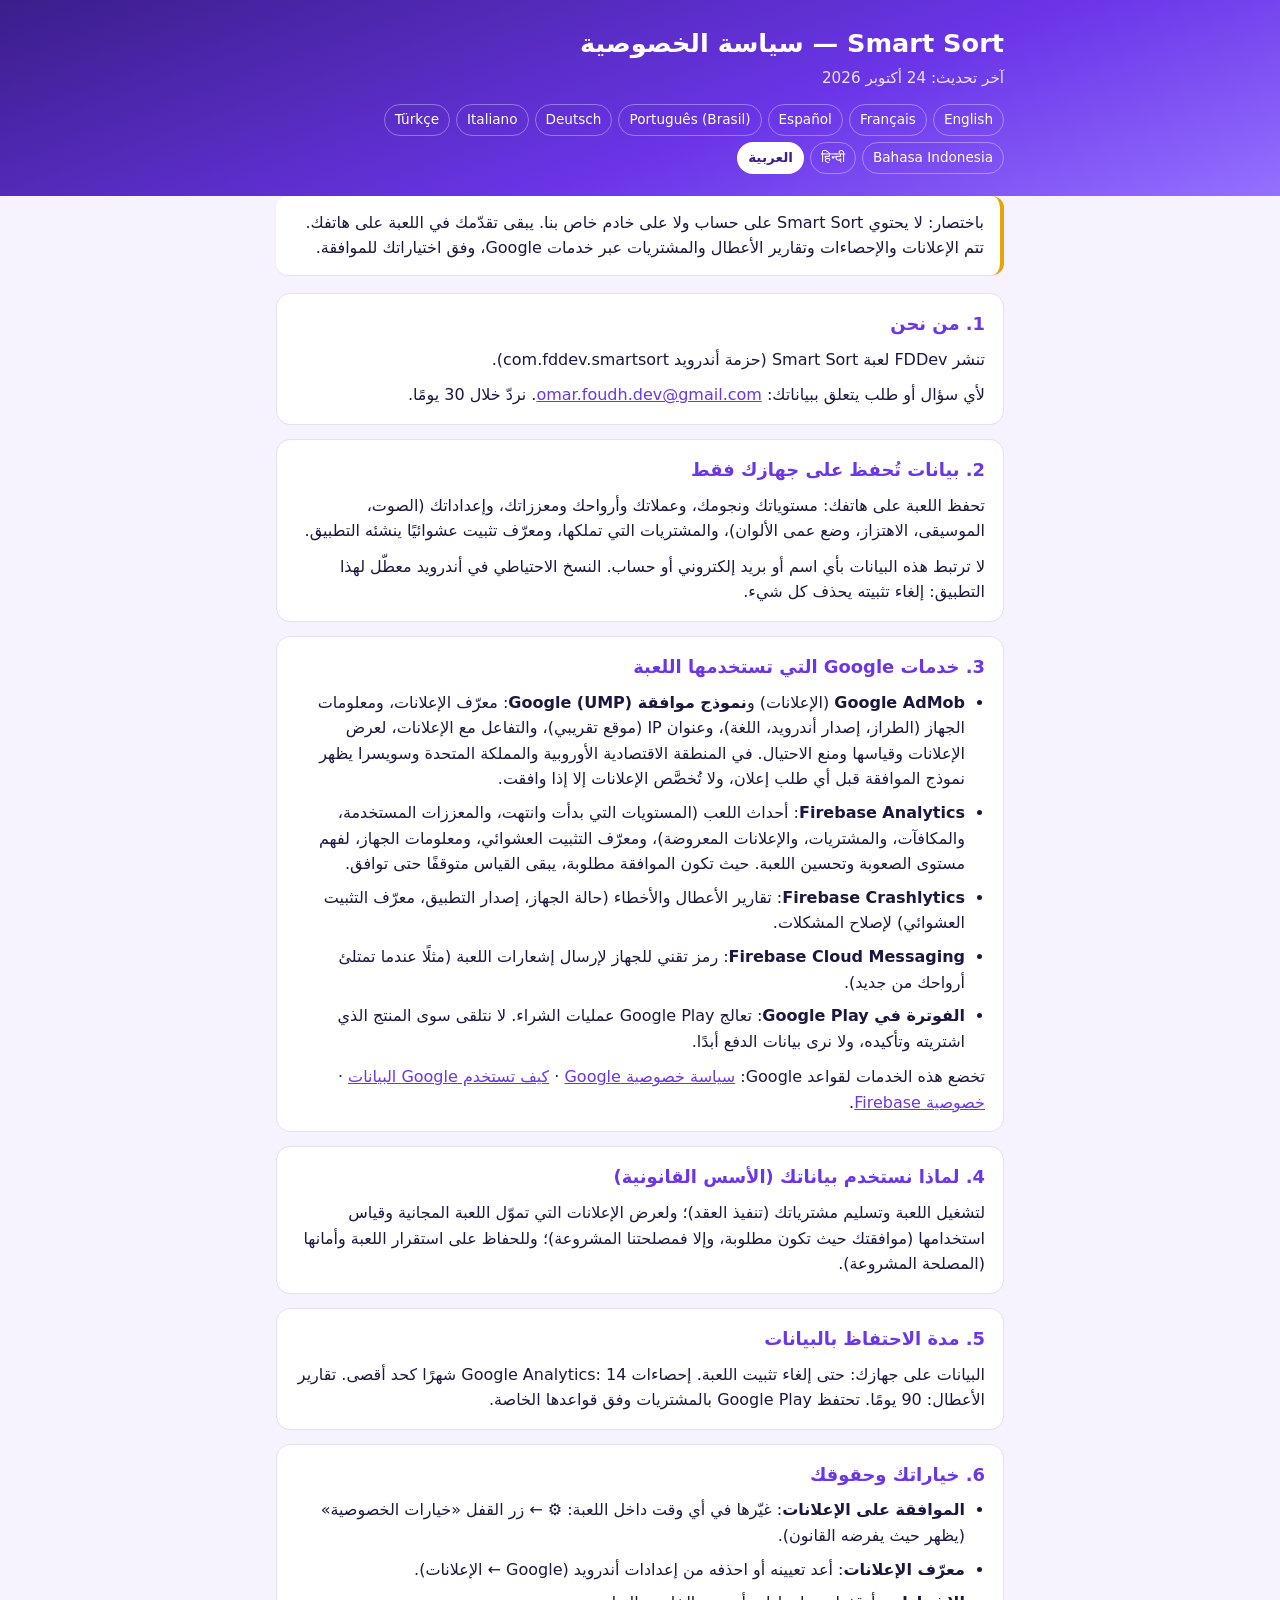
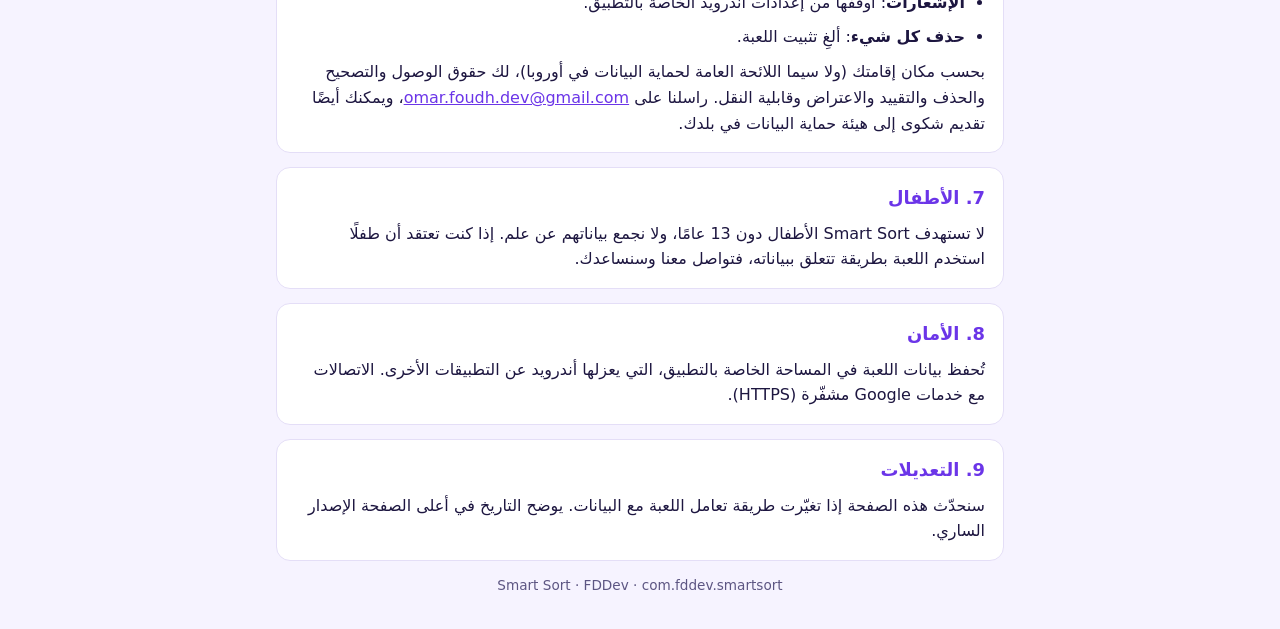
==== ar.html @ 3ef5d872 "Smart Sort privacy policy in 10 languages" ====
<!doctype html>
<html lang="ar" dir="rtl">
<head><meta charset="utf-8"><meta name="viewport" content="width=device-width,initial-scale=1">
<title>سياسة الخصوصية — Smart Sort</title><meta name="description" content="باختصار: لا يحتوي Smart Sort على حساب ولا على خادم خاص بنا. يبقى تقدّمك في اللعبة على هاتفك. تتم الإعلانات والإحصاءات وتقارير الأعطال والمشتريات عبر خدمات Google، وفق اختياراتك للموافقة.">
<link rel="alternate" hreflang="en" href="en.html"><link rel="alternate" hreflang="fr" href="fr.html"><link rel="alternate" hreflang="es" href="es.html"><link rel="alternate" hreflang="pt" href="pt.html"><link rel="alternate" hreflang="de" href="de.html"><link rel="alternate" hreflang="it" href="it.html"><link rel="alternate" hreflang="tr" href="tr.html"><link rel="alternate" hreflang="id" href="id.html"><link rel="alternate" hreflang="hi" href="hi.html"><link rel="alternate" hreflang="ar" href="ar.html"><link rel="alternate" hreflang="x-default" href="en.html"><link rel="stylesheet" href="style.css"></head>
<body><header><div class="wrap"><h1>Smart Sort — سياسة الخصوصية</h1><p>آخر تحديث: 24 أكتوبر 2026</p><nav class="langs" aria-label="Language"><a href="en.html" hreflang="en" lang="en">English</a><a href="fr.html" hreflang="fr" lang="fr">Français</a><a href="es.html" hreflang="es" lang="es">Español</a><a href="pt.html" hreflang="pt" lang="pt">Português (Brasil)</a><a href="de.html" hreflang="de" lang="de">Deutsch</a><a href="it.html" hreflang="it" lang="it">Italiano</a><a href="tr.html" hreflang="tr" lang="tr">Türkçe</a><a href="id.html" hreflang="id" lang="id">Bahasa Indonesia</a><a href="hi.html" hreflang="hi" lang="hi">हिन्दी</a><a href="ar.html" hreflang="ar" lang="ar" aria-current="page">العربية</a></nav></div></header>
<main class="wrap"><p class="tldr">باختصار: لا يحتوي Smart Sort على حساب ولا على خادم خاص بنا. يبقى تقدّمك في اللعبة على هاتفك. تتم الإعلانات والإحصاءات وتقارير الأعطال والمشتريات عبر خدمات Google، وفق اختياراتك للموافقة.</p><section><h2>1. من نحن</h2><p>تنشر FDDev لعبة Smart Sort (حزمة أندرويد com.fddev.smartsort).</p><p>لأي سؤال أو طلب يتعلق ببياناتك: <a href="mailto:omar.foudh.dev@gmail.com">omar.foudh.dev@gmail.com</a>. نردّ خلال 30 يومًا.</p></section><section><h2>2. بيانات تُحفظ على جهازك فقط</h2><p>تحفظ اللعبة على هاتفك: مستوياتك ونجومك، وعملاتك وأرواحك ومعززاتك، وإعداداتك (الصوت، الموسيقى، الاهتزاز، وضع عمى الألوان)، والمشتريات التي تملكها، ومعرّف تثبيت عشوائيًا ينشئه التطبيق.</p><p>لا ترتبط هذه البيانات بأي اسم أو بريد إلكتروني أو حساب. النسخ الاحتياطي في أندرويد معطّل لهذا التطبيق: إلغاء تثبيته يحذف كل شيء.</p></section><section><h2>3. خدمات Google التي تستخدمها اللعبة</h2><ul><li><b>Google AdMob</b> (الإعلانات) و<b>نموذج موافقة Google (UMP)</b>: معرّف الإعلانات، ومعلومات الجهاز (الطراز، إصدار أندرويد، اللغة)، وعنوان IP (موقع تقريبي)، والتفاعل مع الإعلانات، لعرض الإعلانات وقياسها ومنع الاحتيال. في المنطقة الاقتصادية الأوروبية والمملكة المتحدة وسويسرا يظهر نموذج الموافقة قبل أي طلب إعلان، ولا تُخصَّص الإعلانات إلا إذا وافقت.</li><li><b>Firebase Analytics</b>: أحداث اللعب (المستويات التي بدأت وانتهت، والمعززات المستخدمة، والمكافآت، والمشتريات، والإعلانات المعروضة)، ومعرّف التثبيت العشوائي، ومعلومات الجهاز، لفهم مستوى الصعوبة وتحسين اللعبة. حيث تكون الموافقة مطلوبة، يبقى القياس متوقفًا حتى توافق.</li><li><b>Firebase Crashlytics</b>: تقارير الأعطال والأخطاء (حالة الجهاز، إصدار التطبيق، معرّف التثبيت العشوائي) لإصلاح المشكلات.</li><li><b>Firebase Cloud Messaging</b>: رمز تقني للجهاز لإرسال إشعارات اللعبة (مثلًا عندما تمتلئ أرواحك من جديد).</li><li><b>الفوترة في Google Play</b>: تعالج Google Play عمليات الشراء. لا نتلقى سوى المنتج الذي اشتريته وتأكيده، ولا نرى بيانات الدفع أبدًا.</li></ul><p>تخضع هذه الخدمات لقواعد Google: <a href="https://policies.google.com/privacy">سياسة خصوصية Google</a> · <a href="https://policies.google.com/technologies/partner-sites">كيف تستخدم Google البيانات</a> · <a href="https://firebase.google.com/support/privacy">خصوصية Firebase</a>.</p></section><section><h2>4. لماذا نستخدم بياناتك (الأسس القانونية)</h2><p>لتشغيل اللعبة وتسليم مشترياتك (تنفيذ العقد)؛ ولعرض الإعلانات التي تموّل اللعبة المجانية وقياس استخدامها (موافقتك حيث تكون مطلوبة، وإلا فمصلحتنا المشروعة)؛ وللحفاظ على استقرار اللعبة وأمانها (المصلحة المشروعة).</p></section><section><h2>5. مدة الاحتفاظ بالبيانات</h2><p>البيانات على جهازك: حتى إلغاء تثبيت اللعبة. إحصاءات Google Analytics: 14 شهرًا كحد أقصى. تقارير الأعطال: 90 يومًا. تحتفظ Google Play بالمشتريات وفق قواعدها الخاصة.</p></section><section><h2>6. خياراتك وحقوقك</h2><ul><li><b>الموافقة على الإعلانات</b>: غيّرها في أي وقت داخل اللعبة: ⚙ ← زر القفل «خيارات الخصوصية» (يظهر حيث يفرضه القانون).</li><li><b>معرّف الإعلانات</b>: أعد تعيينه أو احذفه من إعدادات أندرويد (Google ← الإعلانات).</li><li><b>الإشعارات</b>: أوقفها من إعدادات أندرويد الخاصة بالتطبيق.</li><li><b>حذف كل شيء</b>: ألغِ تثبيت اللعبة.</li></ul><p>بحسب مكان إقامتك (ولا سيما اللائحة العامة لحماية البيانات في أوروبا)، لك حقوق الوصول والتصحيح والحذف والتقييد والاعتراض وقابلية النقل. راسلنا على <a href="mailto:omar.foudh.dev@gmail.com">omar.foudh.dev@gmail.com</a>، ويمكنك أيضًا تقديم شكوى إلى هيئة حماية البيانات في بلدك.</p></section><section><h2>7. الأطفال</h2><p>لا تستهدف Smart Sort الأطفال دون 13 عامًا، ولا نجمع بياناتهم عن علم. إذا كنت تعتقد أن طفلًا استخدم اللعبة بطريقة تتعلق ببياناته، فتواصل معنا وسنساعدك.</p></section><section><h2>8. الأمان</h2><p>تُحفظ بيانات اللعبة في المساحة الخاصة بالتطبيق، التي يعزلها أندرويد عن التطبيقات الأخرى. الاتصالات مع خدمات Google مشفّرة (HTTPS).</p></section><section><h2>9. التعديلات</h2><p>سنحدّث هذه الصفحة إذا تغيّرت طريقة تعامل اللعبة مع البيانات. يوضح التاريخ في أعلى الصفحة الإصدار الساري.</p></section></main>
<footer>Smart Sort · FDDev · com.fddev.smartsort</footer></body></html>
---- style.css ----
:root{--bg:#f6f3ff;--card:#fff;--ink:#1d1640;--muted:#5d5683;--accent:#6b35e8;--gold:#e8a400;--line:#e4def7}
@media (prefers-color-scheme:dark){:root{--bg:#120b2e;--card:#1c1444;--ink:#efeaff;--muted:#b6acdf;--accent:#b79aff;--gold:#ffc533;--line:#2e2466}}
*{box-sizing:border-box}html{-webkit-text-size-adjust:100%}
body{margin:0;background:var(--bg);color:var(--ink);font:16px/1.6 system-ui,-apple-system,"Segoe UI",Roboto,"Noto Sans","Noto Sans Arabic","Noto Sans Devanagari",sans-serif}
header{background:linear-gradient(160deg,#3b1e8a,#6b35e8 60%,#9470ff);color:#fff;padding:28px 16px 22px}
.wrap{max-width:760px;margin:0 auto;padding:0 16px}
header h1{margin:0 0 6px;font-size:1.6rem;line-height:1.25}
header p{margin:0;opacity:.85;font-size:.95rem}
nav.langs{display:flex;flex-wrap:wrap;gap:6px;margin-top:14px}
nav.langs a{color:#fff;text-decoration:none;font-size:.85rem;padding:4px 10px;border-radius:999px;border:1px solid rgba(255,255,255,.35)}
nav.langs a[aria-current]{background:#fff;color:#3b1e8a;font-weight:700}
main{padding:20px 0 40px}
.tldr{background:var(--card);border-inline-start:4px solid var(--gold);border-radius:12px;padding:14px 16px;margin:0 0 18px;box-shadow:0 1px 0 var(--line)}
section{background:var(--card);border:1px solid var(--line);border-radius:14px;padding:16px 18px;margin:0 0 14px}
h2{margin:0 0 8px;font-size:1.12rem;color:var(--accent)}
p{margin:0 0 10px}p:last-child{margin-bottom:0}
ul{margin:0 0 10px;padding-inline-start:20px}li{margin:0 0 8px}
a{color:var(--accent)}
footer{color:var(--muted);font-size:.85rem;text-align:center;padding:0 16px 32px}
.pick{display:grid;grid-template-columns:repeat(auto-fill,minmax(160px,1fr));gap:10px}
.pick a{display:block;background:var(--card);border:1px solid var(--line);border-radius:12px;padding:14px;text-decoration:none;color:var(--ink);font-weight:600}
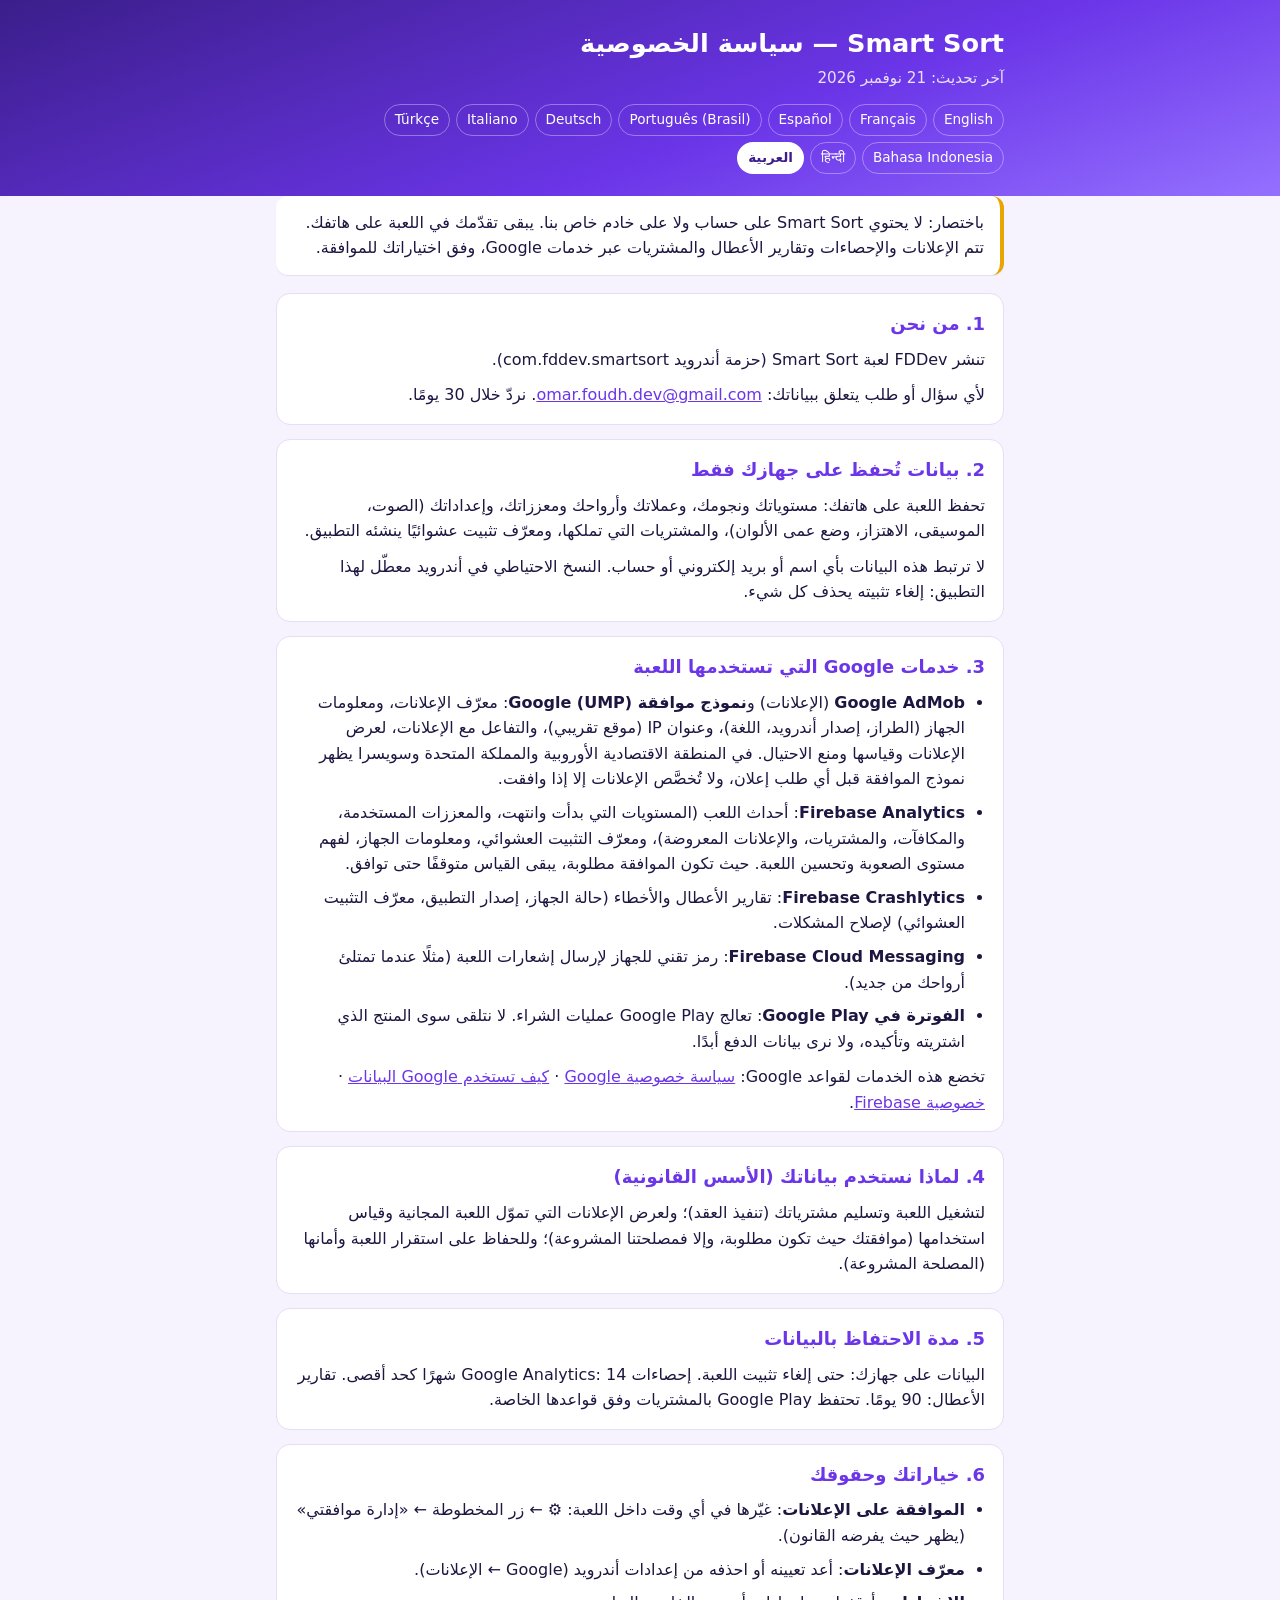
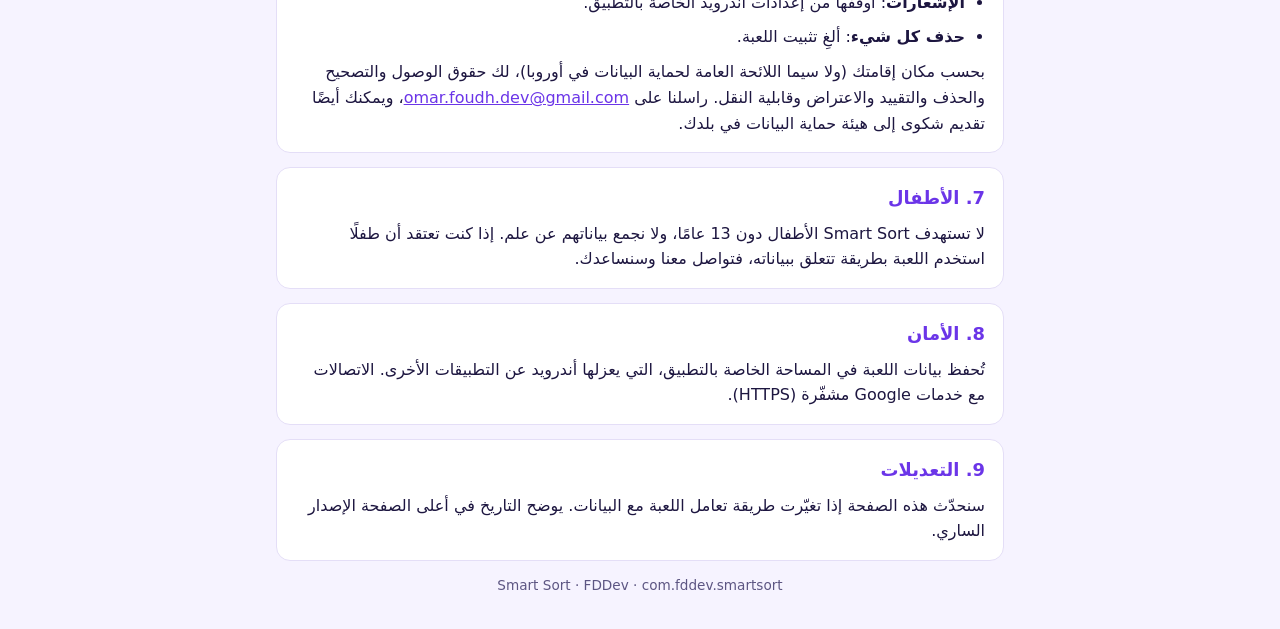
==== commit d1bf2340: "Consent is changed via ⚙ → scroll button → Manage my consent (padlock button removed); updated 2026-" ====
--- a/ar.html
+++ b/ar.html
@@ -3,6 +3,6 @@
 <head><meta charset="utf-8"><meta name="viewport" content="width=device-width,initial-scale=1">
 <title>سياسة الخصوصية — Smart Sort</title><meta name="description" content="باختصار: لا يحتوي Smart Sort على حساب ولا على خادم خاص بنا. يبقى تقدّمك في اللعبة على هاتفك. تتم الإعلانات والإحصاءات وتقارير الأعطال والمشتريات عبر خدمات Google، وفق اختياراتك للموافقة.">
 <link rel="alternate" hreflang="en" href="en.html"><link rel="alternate" hreflang="fr" href="fr.html"><link rel="alternate" hreflang="es" href="es.html"><link rel="alternate" hreflang="pt" href="pt.html"><link rel="alternate" hreflang="de" href="de.html"><link rel="alternate" hreflang="it" href="it.html"><link rel="alternate" hreflang="tr" href="tr.html"><link rel="alternate" hreflang="id" href="id.html"><link rel="alternate" hreflang="hi" href="hi.html"><link rel="alternate" hreflang="ar" href="ar.html"><link rel="alternate" hreflang="x-default" href="en.html"><link rel="stylesheet" href="style.css"></head>
-<body><header><div class="wrap"><h1>Smart Sort — سياسة الخصوصية</h1><p>آخر تحديث: 24 أكتوبر 2026</p><nav class="langs" aria-label="Language"><a href="en.html" hreflang="en" lang="en">English</a><a href="fr.html" hreflang="fr" lang="fr">Français</a><a href="es.html" hreflang="es" lang="es">Español</a><a href="pt.html" hreflang="pt" lang="pt">Português (Brasil)</a><a href="de.html" hreflang="de" lang="de">Deutsch</a><a href="it.html" hreflang="it" lang="it">Italiano</a><a href="tr.html" hreflang="tr" lang="tr">Türkçe</a><a href="id.html" hreflang="id" lang="id">Bahasa Indonesia</a><a href="hi.html" hreflang="hi" lang="hi">हिन्दी</a><a href="ar.html" hreflang="ar" lang="ar" aria-current="page">العربية</a></nav></div></header>
-<main class="wrap"><p class="tldr">باختصار: لا يحتوي Smart Sort على حساب ولا على خادم خاص بنا. يبقى تقدّمك في اللعبة على هاتفك. تتم الإعلانات والإحصاءات وتقارير الأعطال والمشتريات عبر خدمات Google، وفق اختياراتك للموافقة.</p><section><h2>1. من نحن</h2><p>تنشر FDDev لعبة Smart Sort (حزمة أندرويد com.fddev.smartsort).</p><p>لأي سؤال أو طلب يتعلق ببياناتك: <a href="mailto:omar.foudh.dev@gmail.com">omar.foudh.dev@gmail.com</a>. نردّ خلال 30 يومًا.</p></section><section><h2>2. بيانات تُحفظ على جهازك فقط</h2><p>تحفظ اللعبة على هاتفك: مستوياتك ونجومك، وعملاتك وأرواحك ومعززاتك، وإعداداتك (الصوت، الموسيقى، الاهتزاز، وضع عمى الألوان)، والمشتريات التي تملكها، ومعرّف تثبيت عشوائيًا ينشئه التطبيق.</p><p>لا ترتبط هذه البيانات بأي اسم أو بريد إلكتروني أو حساب. النسخ الاحتياطي في أندرويد معطّل لهذا التطبيق: إلغاء تثبيته يحذف كل شيء.</p></section><section><h2>3. خدمات Google التي تستخدمها اللعبة</h2><ul><li><b>Google AdMob</b> (الإعلانات) و<b>نموذج موافقة Google (UMP)</b>: معرّف الإعلانات، ومعلومات الجهاز (الطراز، إصدار أندرويد، اللغة)، وعنوان IP (موقع تقريبي)، والتفاعل مع الإعلانات، لعرض الإعلانات وقياسها ومنع الاحتيال. في المنطقة الاقتصادية الأوروبية والمملكة المتحدة وسويسرا يظهر نموذج الموافقة قبل أي طلب إعلان، ولا تُخصَّص الإعلانات إلا إذا وافقت.</li><li><b>Firebase Analytics</b>: أحداث اللعب (المستويات التي بدأت وانتهت، والمعززات المستخدمة، والمكافآت، والمشتريات، والإعلانات المعروضة)، ومعرّف التثبيت العشوائي، ومعلومات الجهاز، لفهم مستوى الصعوبة وتحسين اللعبة. حيث تكون الموافقة مطلوبة، يبقى القياس متوقفًا حتى توافق.</li><li><b>Firebase Crashlytics</b>: تقارير الأعطال والأخطاء (حالة الجهاز، إصدار التطبيق، معرّف التثبيت العشوائي) لإصلاح المشكلات.</li><li><b>Firebase Cloud Messaging</b>: رمز تقني للجهاز لإرسال إشعارات اللعبة (مثلًا عندما تمتلئ أرواحك من جديد).</li><li><b>الفوترة في Google Play</b>: تعالج Google Play عمليات الشراء. لا نتلقى سوى المنتج الذي اشتريته وتأكيده، ولا نرى بيانات الدفع أبدًا.</li></ul><p>تخضع هذه الخدمات لقواعد Google: <a href="https://policies.google.com/privacy">سياسة خصوصية Google</a> · <a href="https://policies.google.com/technologies/partner-sites">كيف تستخدم Google البيانات</a> · <a href="https://firebase.google.com/support/privacy">خصوصية Firebase</a>.</p></section><section><h2>4. لماذا نستخدم بياناتك (الأسس القانونية)</h2><p>لتشغيل اللعبة وتسليم مشترياتك (تنفيذ العقد)؛ ولعرض الإعلانات التي تموّل اللعبة المجانية وقياس استخدامها (موافقتك حيث تكون مطلوبة، وإلا فمصلحتنا المشروعة)؛ وللحفاظ على استقرار اللعبة وأمانها (المصلحة المشروعة).</p></section><section><h2>5. مدة الاحتفاظ بالبيانات</h2><p>البيانات على جهازك: حتى إلغاء تثبيت اللعبة. إحصاءات Google Analytics: 14 شهرًا كحد أقصى. تقارير الأعطال: 90 يومًا. تحتفظ Google Play بالمشتريات وفق قواعدها الخاصة.</p></section><section><h2>6. خياراتك وحقوقك</h2><ul><li><b>الموافقة على الإعلانات</b>: غيّرها في أي وقت داخل اللعبة: ⚙ ← زر القفل «خيارات الخصوصية» (يظهر حيث يفرضه القانون).</li><li><b>معرّف الإعلانات</b>: أعد تعيينه أو احذفه من إعدادات أندرويد (Google ← الإعلانات).</li><li><b>الإشعارات</b>: أوقفها من إعدادات أندرويد الخاصة بالتطبيق.</li><li><b>حذف كل شيء</b>: ألغِ تثبيت اللعبة.</li></ul><p>بحسب مكان إقامتك (ولا سيما اللائحة العامة لحماية البيانات في أوروبا)، لك حقوق الوصول والتصحيح والحذف والتقييد والاعتراض وقابلية النقل. راسلنا على <a href="mailto:omar.foudh.dev@gmail.com">omar.foudh.dev@gmail.com</a>، ويمكنك أيضًا تقديم شكوى إلى هيئة حماية البيانات في بلدك.</p></section><section><h2>7. الأطفال</h2><p>لا تستهدف Smart Sort الأطفال دون 13 عامًا، ولا نجمع بياناتهم عن علم. إذا كنت تعتقد أن طفلًا استخدم اللعبة بطريقة تتعلق ببياناته، فتواصل معنا وسنساعدك.</p></section><section><h2>8. الأمان</h2><p>تُحفظ بيانات اللعبة في المساحة الخاصة بالتطبيق، التي يعزلها أندرويد عن التطبيقات الأخرى. الاتصالات مع خدمات Google مشفّرة (HTTPS).</p></section><section><h2>9. التعديلات</h2><p>سنحدّث هذه الصفحة إذا تغيّرت طريقة تعامل اللعبة مع البيانات. يوضح التاريخ في أعلى الصفحة الإصدار الساري.</p></section></main>
+<body><header><div class="wrap"><h1>Smart Sort — سياسة الخصوصية</h1><p>آخر تحديث: 21 نوفمبر 2026</p><nav class="langs" aria-label="Language"><a href="en.html" hreflang="en" lang="en">English</a><a href="fr.html" hreflang="fr" lang="fr">Français</a><a href="es.html" hreflang="es" lang="es">Español</a><a href="pt.html" hreflang="pt" lang="pt">Português (Brasil)</a><a href="de.html" hreflang="de" lang="de">Deutsch</a><a href="it.html" hreflang="it" lang="it">Italiano</a><a href="tr.html" hreflang="tr" lang="tr">Türkçe</a><a href="id.html" hreflang="id" lang="id">Bahasa Indonesia</a><a href="hi.html" hreflang="hi" lang="hi">हिन्दी</a><a href="ar.html" hreflang="ar" lang="ar" aria-current="page">العربية</a></nav></div></header>
+<main class="wrap"><p class="tldr">باختصار: لا يحتوي Smart Sort على حساب ولا على خادم خاص بنا. يبقى تقدّمك في اللعبة على هاتفك. تتم الإعلانات والإحصاءات وتقارير الأعطال والمشتريات عبر خدمات Google، وفق اختياراتك للموافقة.</p><section><h2>1. من نحن</h2><p>تنشر FDDev لعبة Smart Sort (حزمة أندرويد com.fddev.smartsort).</p><p>لأي سؤال أو طلب يتعلق ببياناتك: <a href="mailto:omar.foudh.dev@gmail.com">omar.foudh.dev@gmail.com</a>. نردّ خلال 30 يومًا.</p></section><section><h2>2. بيانات تُحفظ على جهازك فقط</h2><p>تحفظ اللعبة على هاتفك: مستوياتك ونجومك، وعملاتك وأرواحك ومعززاتك، وإعداداتك (الصوت، الموسيقى، الاهتزاز، وضع عمى الألوان)، والمشتريات التي تملكها، ومعرّف تثبيت عشوائيًا ينشئه التطبيق.</p><p>لا ترتبط هذه البيانات بأي اسم أو بريد إلكتروني أو حساب. النسخ الاحتياطي في أندرويد معطّل لهذا التطبيق: إلغاء تثبيته يحذف كل شيء.</p></section><section><h2>3. خدمات Google التي تستخدمها اللعبة</h2><ul><li><b>Google AdMob</b> (الإعلانات) و<b>نموذج موافقة Google (UMP)</b>: معرّف الإعلانات، ومعلومات الجهاز (الطراز، إصدار أندرويد، اللغة)، وعنوان IP (موقع تقريبي)، والتفاعل مع الإعلانات، لعرض الإعلانات وقياسها ومنع الاحتيال. في المنطقة الاقتصادية الأوروبية والمملكة المتحدة وسويسرا يظهر نموذج الموافقة قبل أي طلب إعلان، ولا تُخصَّص الإعلانات إلا إذا وافقت.</li><li><b>Firebase Analytics</b>: أحداث اللعب (المستويات التي بدأت وانتهت، والمعززات المستخدمة، والمكافآت، والمشتريات، والإعلانات المعروضة)، ومعرّف التثبيت العشوائي، ومعلومات الجهاز، لفهم مستوى الصعوبة وتحسين اللعبة. حيث تكون الموافقة مطلوبة، يبقى القياس متوقفًا حتى توافق.</li><li><b>Firebase Crashlytics</b>: تقارير الأعطال والأخطاء (حالة الجهاز، إصدار التطبيق، معرّف التثبيت العشوائي) لإصلاح المشكلات.</li><li><b>Firebase Cloud Messaging</b>: رمز تقني للجهاز لإرسال إشعارات اللعبة (مثلًا عندما تمتلئ أرواحك من جديد).</li><li><b>الفوترة في Google Play</b>: تعالج Google Play عمليات الشراء. لا نتلقى سوى المنتج الذي اشتريته وتأكيده، ولا نرى بيانات الدفع أبدًا.</li></ul><p>تخضع هذه الخدمات لقواعد Google: <a href="https://policies.google.com/privacy">سياسة خصوصية Google</a> · <a href="https://policies.google.com/technologies/partner-sites">كيف تستخدم Google البيانات</a> · <a href="https://firebase.google.com/support/privacy">خصوصية Firebase</a>.</p></section><section><h2>4. لماذا نستخدم بياناتك (الأسس القانونية)</h2><p>لتشغيل اللعبة وتسليم مشترياتك (تنفيذ العقد)؛ ولعرض الإعلانات التي تموّل اللعبة المجانية وقياس استخدامها (موافقتك حيث تكون مطلوبة، وإلا فمصلحتنا المشروعة)؛ وللحفاظ على استقرار اللعبة وأمانها (المصلحة المشروعة).</p></section><section><h2>5. مدة الاحتفاظ بالبيانات</h2><p>البيانات على جهازك: حتى إلغاء تثبيت اللعبة. إحصاءات Google Analytics: 14 شهرًا كحد أقصى. تقارير الأعطال: 90 يومًا. تحتفظ Google Play بالمشتريات وفق قواعدها الخاصة.</p></section><section><h2>6. خياراتك وحقوقك</h2><ul><li><b>الموافقة على الإعلانات</b>: غيّرها في أي وقت داخل اللعبة: ⚙ ← زر المخطوطة ← «إدارة موافقتي» (يظهر حيث يفرضه القانون).</li><li><b>معرّف الإعلانات</b>: أعد تعيينه أو احذفه من إعدادات أندرويد (Google ← الإعلانات).</li><li><b>الإشعارات</b>: أوقفها من إعدادات أندرويد الخاصة بالتطبيق.</li><li><b>حذف كل شيء</b>: ألغِ تثبيت اللعبة.</li></ul><p>بحسب مكان إقامتك (ولا سيما اللائحة العامة لحماية البيانات في أوروبا)، لك حقوق الوصول والتصحيح والحذف والتقييد والاعتراض وقابلية النقل. راسلنا على <a href="mailto:omar.foudh.dev@gmail.com">omar.foudh.dev@gmail.com</a>، ويمكنك أيضًا تقديم شكوى إلى هيئة حماية البيانات في بلدك.</p></section><section><h2>7. الأطفال</h2><p>لا تستهدف Smart Sort الأطفال دون 13 عامًا، ولا نجمع بياناتهم عن علم. إذا كنت تعتقد أن طفلًا استخدم اللعبة بطريقة تتعلق ببياناته، فتواصل معنا وسنساعدك.</p></section><section><h2>8. الأمان</h2><p>تُحفظ بيانات اللعبة في المساحة الخاصة بالتطبيق، التي يعزلها أندرويد عن التطبيقات الأخرى. الاتصالات مع خدمات Google مشفّرة (HTTPS).</p></section><section><h2>9. التعديلات</h2><p>سنحدّث هذه الصفحة إذا تغيّرت طريقة تعامل اللعبة مع البيانات. يوضح التاريخ في أعلى الصفحة الإصدار الساري.</p></section></main>
 <footer>Smart Sort · FDDev · com.fddev.smartsort</footer></body></html>
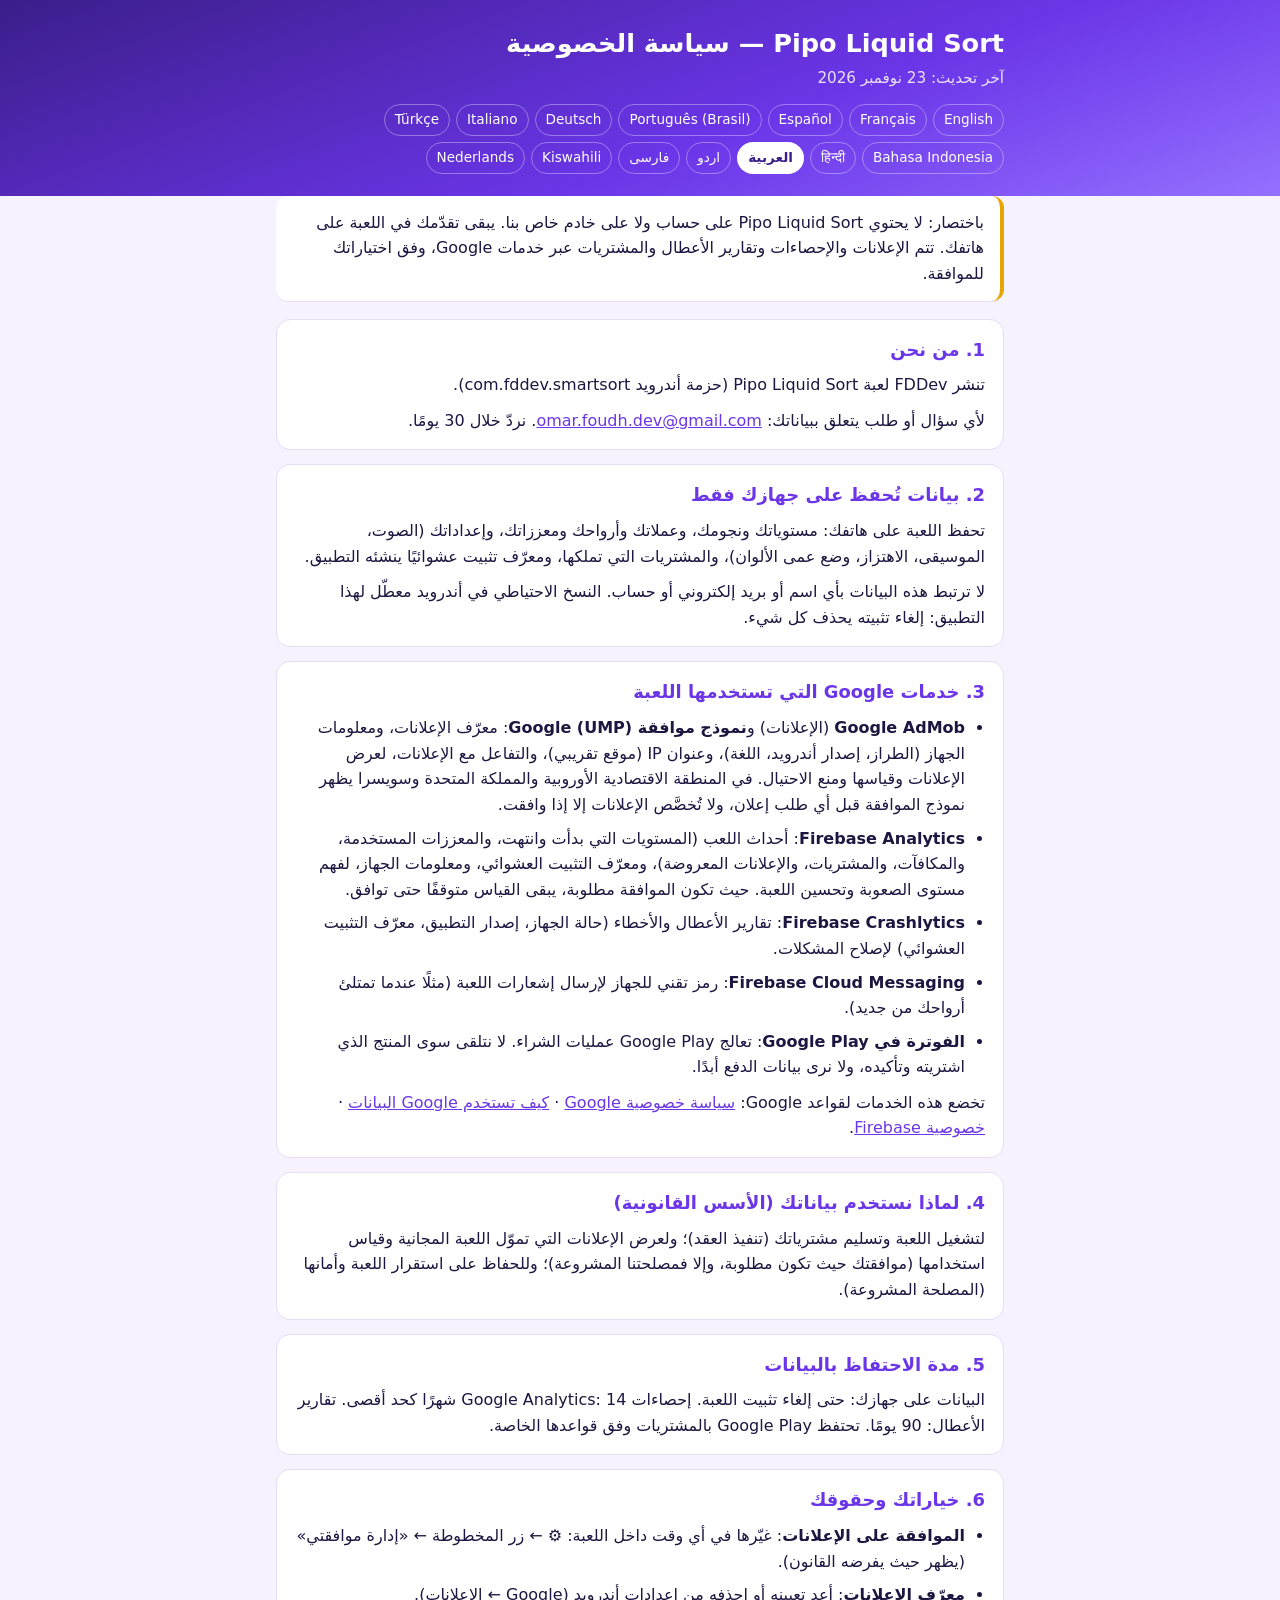
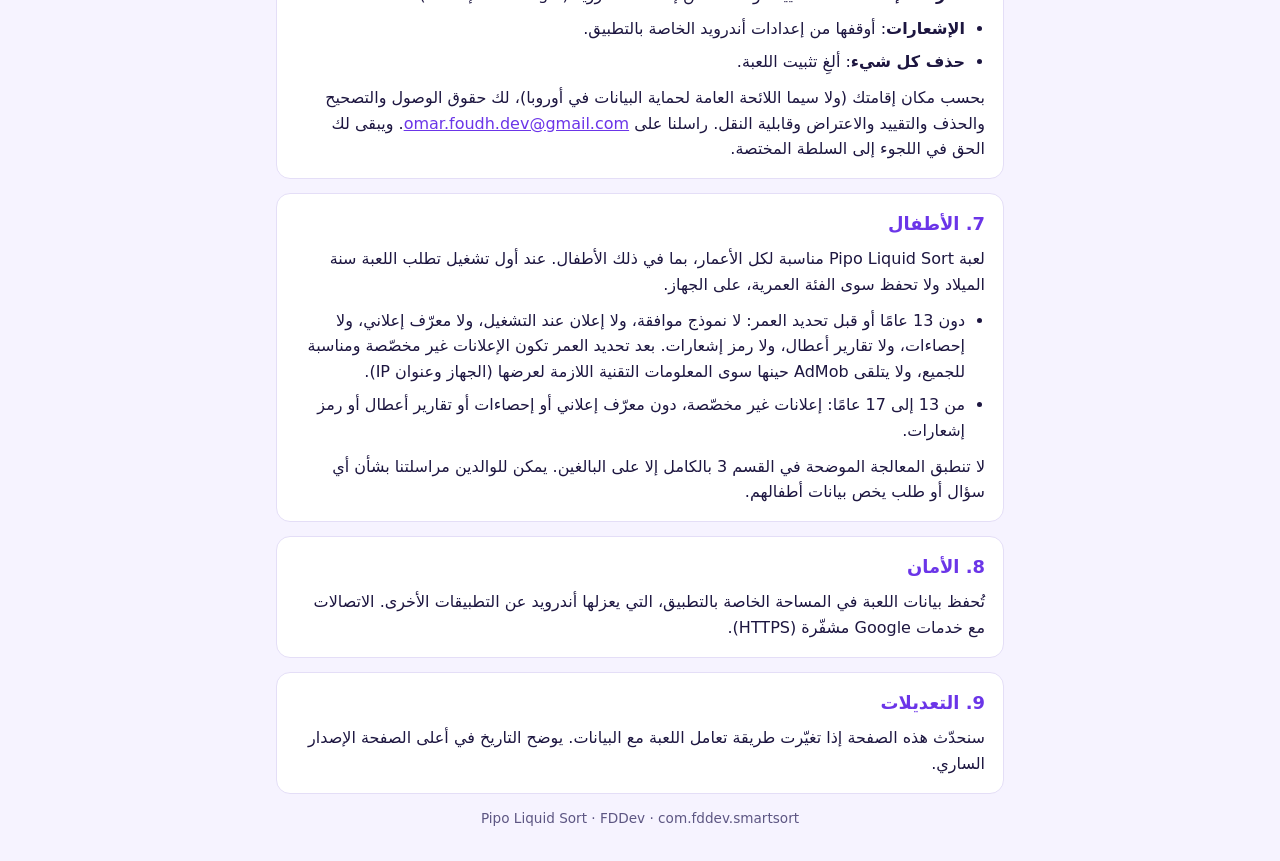
==== commit 73420c91: "Pipo Liquid Sort: new name, all ages (age screen), 14 languages" ====
--- a/ar.html
+++ b/ar.html
@@ -1,8 +1,8 @@
 <!doctype html>
 <html lang="ar" dir="rtl">
 <head><meta charset="utf-8"><meta name="viewport" content="width=device-width,initial-scale=1">
-<title>سياسة الخصوصية — Smart Sort</title><meta name="description" content="باختصار: لا يحتوي Smart Sort على حساب ولا على خادم خاص بنا. يبقى تقدّمك في اللعبة على هاتفك. تتم الإعلانات والإحصاءات وتقارير الأعطال والمشتريات عبر خدمات Google، وفق اختياراتك للموافقة.">
-<link rel="alternate" hreflang="en" href="en.html"><link rel="alternate" hreflang="fr" href="fr.html"><link rel="alternate" hreflang="es" href="es.html"><link rel="alternate" hreflang="pt" href="pt.html"><link rel="alternate" hreflang="de" href="de.html"><link rel="alternate" hreflang="it" href="it.html"><link rel="alternate" hreflang="tr" href="tr.html"><link rel="alternate" hreflang="id" href="id.html"><link rel="alternate" hreflang="hi" href="hi.html"><link rel="alternate" hreflang="ar" href="ar.html"><link rel="alternate" hreflang="x-default" href="en.html"><link rel="stylesheet" href="style.css"></head>
-<body><header><div class="wrap"><h1>Smart Sort — سياسة الخصوصية</h1><p>آخر تحديث: 21 نوفمبر 2026</p><nav class="langs" aria-label="Language"><a href="en.html" hreflang="en" lang="en">English</a><a href="fr.html" hreflang="fr" lang="fr">Français</a><a href="es.html" hreflang="es" lang="es">Español</a><a href="pt.html" hreflang="pt" lang="pt">Português (Brasil)</a><a href="de.html" hreflang="de" lang="de">Deutsch</a><a href="it.html" hreflang="it" lang="it">Italiano</a><a href="tr.html" hreflang="tr" lang="tr">Türkçe</a><a href="id.html" hreflang="id" lang="id">Bahasa Indonesia</a><a href="hi.html" hreflang="hi" lang="hi">हिन्दी</a><a href="ar.html" hreflang="ar" lang="ar" aria-current="page">العربية</a></nav></div></header>
-<main class="wrap"><p class="tldr">باختصار: لا يحتوي Smart Sort على حساب ولا على خادم خاص بنا. يبقى تقدّمك في اللعبة على هاتفك. تتم الإعلانات والإحصاءات وتقارير الأعطال والمشتريات عبر خدمات Google، وفق اختياراتك للموافقة.</p><section><h2>1. من نحن</h2><p>تنشر FDDev لعبة Smart Sort (حزمة أندرويد com.fddev.smartsort).</p><p>لأي سؤال أو طلب يتعلق ببياناتك: <a href="mailto:omar.foudh.dev@gmail.com">omar.foudh.dev@gmail.com</a>. نردّ خلال 30 يومًا.</p></section><section><h2>2. بيانات تُحفظ على جهازك فقط</h2><p>تحفظ اللعبة على هاتفك: مستوياتك ونجومك، وعملاتك وأرواحك ومعززاتك، وإعداداتك (الصوت، الموسيقى، الاهتزاز، وضع عمى الألوان)، والمشتريات التي تملكها، ومعرّف تثبيت عشوائيًا ينشئه التطبيق.</p><p>لا ترتبط هذه البيانات بأي اسم أو بريد إلكتروني أو حساب. النسخ الاحتياطي في أندرويد معطّل لهذا التطبيق: إلغاء تثبيته يحذف كل شيء.</p></section><section><h2>3. خدمات Google التي تستخدمها اللعبة</h2><ul><li><b>Google AdMob</b> (الإعلانات) و<b>نموذج موافقة Google (UMP)</b>: معرّف الإعلانات، ومعلومات الجهاز (الطراز، إصدار أندرويد، اللغة)، وعنوان IP (موقع تقريبي)، والتفاعل مع الإعلانات، لعرض الإعلانات وقياسها ومنع الاحتيال. في المنطقة الاقتصادية الأوروبية والمملكة المتحدة وسويسرا يظهر نموذج الموافقة قبل أي طلب إعلان، ولا تُخصَّص الإعلانات إلا إذا وافقت.</li><li><b>Firebase Analytics</b>: أحداث اللعب (المستويات التي بدأت وانتهت، والمعززات المستخدمة، والمكافآت، والمشتريات، والإعلانات المعروضة)، ومعرّف التثبيت العشوائي، ومعلومات الجهاز، لفهم مستوى الصعوبة وتحسين اللعبة. حيث تكون الموافقة مطلوبة، يبقى القياس متوقفًا حتى توافق.</li><li><b>Firebase Crashlytics</b>: تقارير الأعطال والأخطاء (حالة الجهاز، إصدار التطبيق، معرّف التثبيت العشوائي) لإصلاح المشكلات.</li><li><b>Firebase Cloud Messaging</b>: رمز تقني للجهاز لإرسال إشعارات اللعبة (مثلًا عندما تمتلئ أرواحك من جديد).</li><li><b>الفوترة في Google Play</b>: تعالج Google Play عمليات الشراء. لا نتلقى سوى المنتج الذي اشتريته وتأكيده، ولا نرى بيانات الدفع أبدًا.</li></ul><p>تخضع هذه الخدمات لقواعد Google: <a href="https://policies.google.com/privacy">سياسة خصوصية Google</a> · <a href="https://policies.google.com/technologies/partner-sites">كيف تستخدم Google البيانات</a> · <a href="https://firebase.google.com/support/privacy">خصوصية Firebase</a>.</p></section><section><h2>4. لماذا نستخدم بياناتك (الأسس القانونية)</h2><p>لتشغيل اللعبة وتسليم مشترياتك (تنفيذ العقد)؛ ولعرض الإعلانات التي تموّل اللعبة المجانية وقياس استخدامها (موافقتك حيث تكون مطلوبة، وإلا فمصلحتنا المشروعة)؛ وللحفاظ على استقرار اللعبة وأمانها (المصلحة المشروعة).</p></section><section><h2>5. مدة الاحتفاظ بالبيانات</h2><p>البيانات على جهازك: حتى إلغاء تثبيت اللعبة. إحصاءات Google Analytics: 14 شهرًا كحد أقصى. تقارير الأعطال: 90 يومًا. تحتفظ Google Play بالمشتريات وفق قواعدها الخاصة.</p></section><section><h2>6. خياراتك وحقوقك</h2><ul><li><b>الموافقة على الإعلانات</b>: غيّرها في أي وقت داخل اللعبة: ⚙ ← زر المخطوطة ← «إدارة موافقتي» (يظهر حيث يفرضه القانون).</li><li><b>معرّف الإعلانات</b>: أعد تعيينه أو احذفه من إعدادات أندرويد (Google ← الإعلانات).</li><li><b>الإشعارات</b>: أوقفها من إعدادات أندرويد الخاصة بالتطبيق.</li><li><b>حذف كل شيء</b>: ألغِ تثبيت اللعبة.</li></ul><p>بحسب مكان إقامتك (ولا سيما اللائحة العامة لحماية البيانات في أوروبا)، لك حقوق الوصول والتصحيح والحذف والتقييد والاعتراض وقابلية النقل. راسلنا على <a href="mailto:omar.foudh.dev@gmail.com">omar.foudh.dev@gmail.com</a>، ويمكنك أيضًا تقديم شكوى إلى هيئة حماية البيانات في بلدك.</p></section><section><h2>7. الأطفال</h2><p>لا تستهدف Smart Sort الأطفال دون 13 عامًا، ولا نجمع بياناتهم عن علم. إذا كنت تعتقد أن طفلًا استخدم اللعبة بطريقة تتعلق ببياناته، فتواصل معنا وسنساعدك.</p></section><section><h2>8. الأمان</h2><p>تُحفظ بيانات اللعبة في المساحة الخاصة بالتطبيق، التي يعزلها أندرويد عن التطبيقات الأخرى. الاتصالات مع خدمات Google مشفّرة (HTTPS).</p></section><section><h2>9. التعديلات</h2><p>سنحدّث هذه الصفحة إذا تغيّرت طريقة تعامل اللعبة مع البيانات. يوضح التاريخ في أعلى الصفحة الإصدار الساري.</p></section></main>
-<footer>Smart Sort · FDDev · com.fddev.smartsort</footer></body></html>
+<title>سياسة الخصوصية — Pipo Liquid Sort</title><meta name="description" content="باختصار: لا يحتوي Pipo Liquid Sort على حساب ولا على خادم خاص بنا. يبقى تقدّمك في اللعبة على هاتفك. تتم الإعلانات والإحصاءات وتقارير الأعطال والمشتريات عبر خدمات Google، وفق اختياراتك للموافقة.">
+<link rel="alternate" hreflang="en" href="en.html"><link rel="alternate" hreflang="fr" href="fr.html"><link rel="alternate" hreflang="es" href="es.html"><link rel="alternate" hreflang="pt" href="pt.html"><link rel="alternate" hreflang="de" href="de.html"><link rel="alternate" hreflang="it" href="it.html"><link rel="alternate" hreflang="tr" href="tr.html"><link rel="alternate" hreflang="id" href="id.html"><link rel="alternate" hreflang="hi" href="hi.html"><link rel="alternate" hreflang="ar" href="ar.html"><link rel="alternate" hreflang="ur" href="ur.html"><link rel="alternate" hreflang="fa" href="fa.html"><link rel="alternate" hreflang="sw" href="sw.html"><link rel="alternate" hreflang="nl" href="nl.html"><link rel="alternate" hreflang="x-default" href="en.html"><link rel="stylesheet" href="style.css"></head>
+<body><header><div class="wrap"><h1>Pipo Liquid Sort — سياسة الخصوصية</h1><p>آخر تحديث: 23 نوفمبر 2026</p><nav class="langs" aria-label="Language"><a href="en.html" hreflang="en" lang="en">English</a><a href="fr.html" hreflang="fr" lang="fr">Français</a><a href="es.html" hreflang="es" lang="es">Español</a><a href="pt.html" hreflang="pt" lang="pt">Português (Brasil)</a><a href="de.html" hreflang="de" lang="de">Deutsch</a><a href="it.html" hreflang="it" lang="it">Italiano</a><a href="tr.html" hreflang="tr" lang="tr">Türkçe</a><a href="id.html" hreflang="id" lang="id">Bahasa Indonesia</a><a href="hi.html" hreflang="hi" lang="hi">हिन्दी</a><a href="ar.html" hreflang="ar" lang="ar" aria-current="page">العربية</a><a href="ur.html" hreflang="ur" lang="ur">اردو</a><a href="fa.html" hreflang="fa" lang="fa">فارسی</a><a href="sw.html" hreflang="sw" lang="sw">Kiswahili</a><a href="nl.html" hreflang="nl" lang="nl">Nederlands</a></nav></div></header>
+<main class="wrap"><p class="tldr">باختصار: لا يحتوي Pipo Liquid Sort على حساب ولا على خادم خاص بنا. يبقى تقدّمك في اللعبة على هاتفك. تتم الإعلانات والإحصاءات وتقارير الأعطال والمشتريات عبر خدمات Google، وفق اختياراتك للموافقة.</p><section><h2>1. من نحن</h2><p>تنشر FDDev لعبة Pipo Liquid Sort (حزمة أندرويد com.fddev.smartsort).</p><p>لأي سؤال أو طلب يتعلق ببياناتك: <a href="mailto:omar.foudh.dev@gmail.com">omar.foudh.dev@gmail.com</a>. نردّ خلال 30 يومًا.</p></section><section><h2>2. بيانات تُحفظ على جهازك فقط</h2><p>تحفظ اللعبة على هاتفك: مستوياتك ونجومك، وعملاتك وأرواحك ومعززاتك، وإعداداتك (الصوت، الموسيقى، الاهتزاز، وضع عمى الألوان)، والمشتريات التي تملكها، ومعرّف تثبيت عشوائيًا ينشئه التطبيق.</p><p>لا ترتبط هذه البيانات بأي اسم أو بريد إلكتروني أو حساب. النسخ الاحتياطي في أندرويد معطّل لهذا التطبيق: إلغاء تثبيته يحذف كل شيء.</p></section><section><h2>3. خدمات Google التي تستخدمها اللعبة</h2><ul><li><b>Google AdMob</b> (الإعلانات) و<b>نموذج موافقة Google (UMP)</b>: معرّف الإعلانات، ومعلومات الجهاز (الطراز، إصدار أندرويد، اللغة)، وعنوان IP (موقع تقريبي)، والتفاعل مع الإعلانات، لعرض الإعلانات وقياسها ومنع الاحتيال. في المنطقة الاقتصادية الأوروبية والمملكة المتحدة وسويسرا يظهر نموذج الموافقة قبل أي طلب إعلان، ولا تُخصَّص الإعلانات إلا إذا وافقت.</li><li><b>Firebase Analytics</b>: أحداث اللعب (المستويات التي بدأت وانتهت، والمعززات المستخدمة، والمكافآت، والمشتريات، والإعلانات المعروضة)، ومعرّف التثبيت العشوائي، ومعلومات الجهاز، لفهم مستوى الصعوبة وتحسين اللعبة. حيث تكون الموافقة مطلوبة، يبقى القياس متوقفًا حتى توافق.</li><li><b>Firebase Crashlytics</b>: تقارير الأعطال والأخطاء (حالة الجهاز، إصدار التطبيق، معرّف التثبيت العشوائي) لإصلاح المشكلات.</li><li><b>Firebase Cloud Messaging</b>: رمز تقني للجهاز لإرسال إشعارات اللعبة (مثلًا عندما تمتلئ أرواحك من جديد).</li><li><b>الفوترة في Google Play</b>: تعالج Google Play عمليات الشراء. لا نتلقى سوى المنتج الذي اشتريته وتأكيده، ولا نرى بيانات الدفع أبدًا.</li></ul><p>تخضع هذه الخدمات لقواعد Google: <a href="https://policies.google.com/privacy">سياسة خصوصية Google</a> · <a href="https://policies.google.com/technologies/partner-sites">كيف تستخدم Google البيانات</a> · <a href="https://firebase.google.com/support/privacy">خصوصية Firebase</a>.</p></section><section><h2>4. لماذا نستخدم بياناتك (الأسس القانونية)</h2><p>لتشغيل اللعبة وتسليم مشترياتك (تنفيذ العقد)؛ ولعرض الإعلانات التي تموّل اللعبة المجانية وقياس استخدامها (موافقتك حيث تكون مطلوبة، وإلا فمصلحتنا المشروعة)؛ وللحفاظ على استقرار اللعبة وأمانها (المصلحة المشروعة).</p></section><section><h2>5. مدة الاحتفاظ بالبيانات</h2><p>البيانات على جهازك: حتى إلغاء تثبيت اللعبة. إحصاءات Google Analytics: 14 شهرًا كحد أقصى. تقارير الأعطال: 90 يومًا. تحتفظ Google Play بالمشتريات وفق قواعدها الخاصة.</p></section><section><h2>6. خياراتك وحقوقك</h2><ul><li><b>الموافقة على الإعلانات</b>: غيّرها في أي وقت داخل اللعبة: ⚙ ← زر المخطوطة ← «إدارة موافقتي» (يظهر حيث يفرضه القانون).</li><li><b>معرّف الإعلانات</b>: أعد تعيينه أو احذفه من إعدادات أندرويد (Google ← الإعلانات).</li><li><b>الإشعارات</b>: أوقفها من إعدادات أندرويد الخاصة بالتطبيق.</li><li><b>حذف كل شيء</b>: ألغِ تثبيت اللعبة.</li></ul><p>بحسب مكان إقامتك (ولا سيما اللائحة العامة لحماية البيانات في أوروبا)، لك حقوق الوصول والتصحيح والحذف والتقييد والاعتراض وقابلية النقل. راسلنا على <a href="mailto:omar.foudh.dev@gmail.com">omar.foudh.dev@gmail.com</a>. ويبقى لك الحق في اللجوء إلى السلطة المختصة.</p></section><section><h2>7. الأطفال</h2><p>لعبة Pipo Liquid Sort مناسبة لكل الأعمار، بما في ذلك الأطفال. عند أول تشغيل تطلب اللعبة سنة الميلاد ولا تحفظ سوى الفئة العمرية، على الجهاز.</p><ul><li>دون 13 عامًا أو قبل تحديد العمر: لا نموذج موافقة، ولا إعلان عند التشغيل، ولا معرّف إعلاني، ولا إحصاءات، ولا تقارير أعطال، ولا رمز إشعارات. بعد تحديد العمر تكون الإعلانات غير مخصّصة ومناسبة للجميع، ولا يتلقى AdMob حينها سوى المعلومات التقنية اللازمة لعرضها (الجهاز وعنوان IP).</li><li>من 13 إلى 17 عامًا: إعلانات غير مخصّصة، دون معرّف إعلاني أو إحصاءات أو تقارير أعطال أو رمز إشعارات.</li></ul><p>لا تنطبق المعالجة الموضحة في القسم 3 بالكامل إلا على البالغين. يمكن للوالدين مراسلتنا بشأن أي سؤال أو طلب يخص بيانات أطفالهم.</p></section><section><h2>8. الأمان</h2><p>تُحفظ بيانات اللعبة في المساحة الخاصة بالتطبيق، التي يعزلها أندرويد عن التطبيقات الأخرى. الاتصالات مع خدمات Google مشفّرة (HTTPS).</p></section><section><h2>9. التعديلات</h2><p>سنحدّث هذه الصفحة إذا تغيّرت طريقة تعامل اللعبة مع البيانات. يوضح التاريخ في أعلى الصفحة الإصدار الساري.</p></section></main>
+<footer>Pipo Liquid Sort · FDDev · com.fddev.smartsort</footer></body></html>
